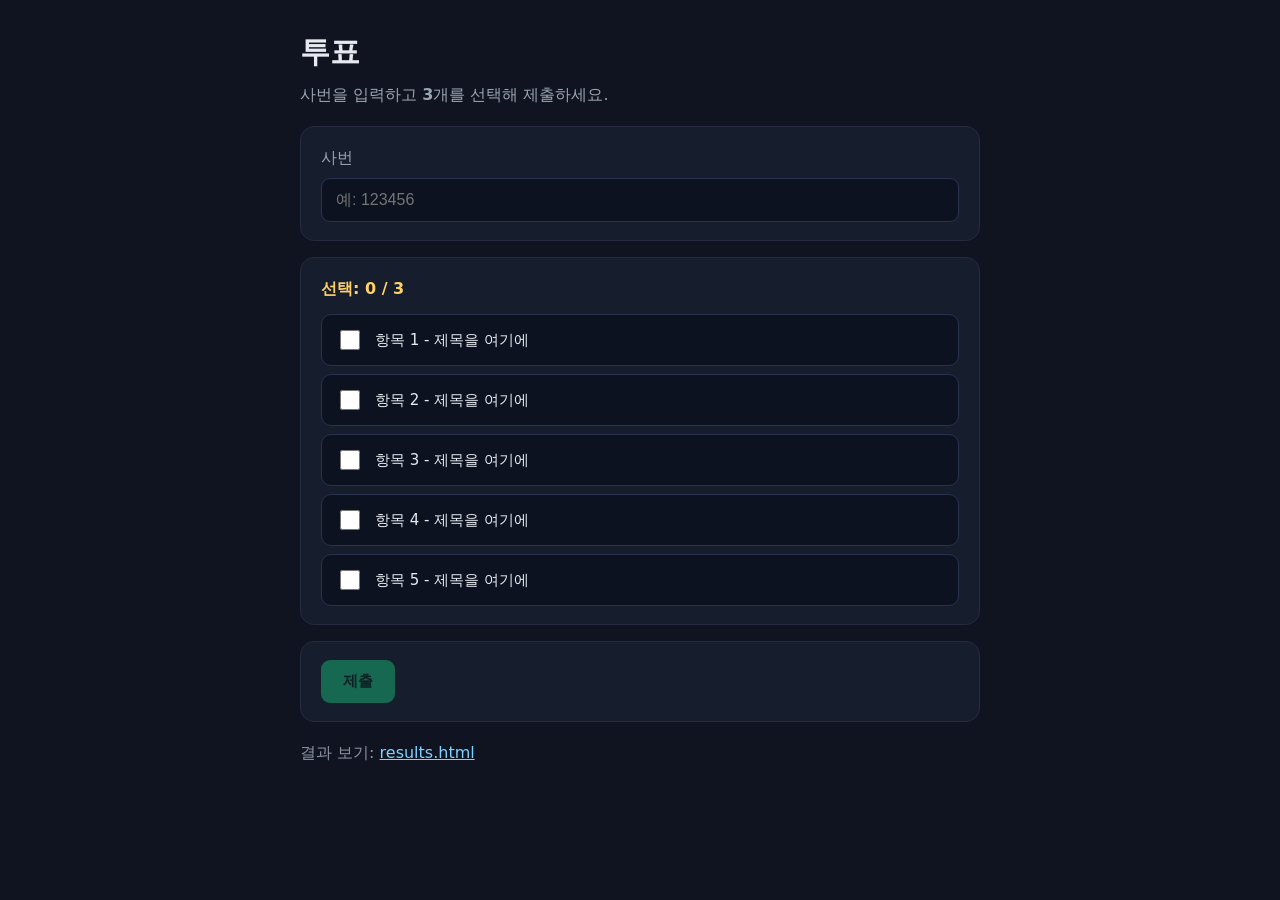
==== index.html @ 127d2ca9 "vote web" ====
<!DOCTYPE html>
<html lang="ko">
<head>
  <meta charset="UTF-8" />
  <meta name="viewport" content="width=device-width, initial-scale=1.0" />
  <title>투표</title>
  <link rel="stylesheet" href="style.css" />
</head>
<body>
  <div class="wrap">
    <header>
      <h1 id="title">투표</h1>
      <p class="sub">사번을 입력하고 <b id="needN">3</b>개를 선택해 제출하세요.</p>
    </header>

    <section class="card">
      <label class="lbl">사번</label>
      <input id="saban" type="text" inputmode="numeric" autocomplete="off"
             placeholder="예: 123456" />
    </section>

    <section class="card">
      <div class="counter">선택: <span id="cnt">0</span> / <span id="needN2">3</span></div>
      <div id="options" class="options"><!-- JS 렌더 --></div>
    </section>

    <section class="card submit-card">
      <button id="btnSubmit" class="btn-primary" disabled>제출</button>
      <span id="status" class="status"></span>
    </section>

    <p class="foot">결과 보기: <a id="resultLink" href="results.html">results.html</a></p>
  </div>

  <script src="config.js"></script>
  <script src="app.js"></script>
</body>
</html>
---- style.css ----
* { box-sizing: border-box; }
body {
  margin: 0; background: #0f1420; color: #e6e9ef; line-height: 1.6;
  font-family: "맑은 고딕", "Malgun Gothic", system-ui, sans-serif;
}
.wrap { max-width: 720px; margin: 0 auto; padding: 28px 20px 60px; }
header { margin-bottom: 18px; }
header h1 { margin: 0; font-size: 30px; }
header .sub { margin: 6px 0 0; color: #9aa4b2; }

.card {
  background: #161d2c; border: 1px solid #232c40; border-radius: 14px;
  padding: 18px 20px; margin-bottom: 16px;
}
.lbl { color: #9aa4b2; display: block; margin-bottom: 8px; }
.row { display: flex; gap: 10px; align-items: center; flex-wrap: wrap; }

input[type=text] {
  width: 100%; background: #0d1220; border: 1px solid #2a3450; color: #e6e9ef;
  border-radius: 9px; padding: 12px 14px; font-size: 16px;
}
input:focus { outline: none; border-color: #19c37d; }

.counter { color: #ffd166; font-weight: 700; margin-bottom: 12px; }
.options { display: flex; flex-direction: column; gap: 8px; }
.opt {
  display: flex; align-items: center; gap: 12px; padding: 12px 14px;
  background: #0d1220; border: 1px solid #283350; border-radius: 10px; cursor: pointer;
}
.opt:hover { border-color: #2f4061; }
.opt input { width: 20px; height: 20px; accent-color: #19c37d; }
.opt input:disabled { opacity: .4; }
.opt span { font-size: 15px; }

.submit-card { display: flex; align-items: center; gap: 12px; }
button { cursor: pointer; border-radius: 9px; font-size: 15px; padding: 12px 22px; border: 0; }
.btn-primary { background: #19c37d; color: #06251a; font-weight: 700; }
.btn-primary:hover { background: #22d98c; }
button:disabled { opacity: .45; cursor: not-allowed; }
.btn-ghost { background: #232c40; color: #cdd5e3; border: 1px solid #2f3a54; padding: 10px 16px; }
.btn-ghost:hover { background: #2c374f; }

.status { font-size: 13px; color: #9aa4b2; }
.status.err { color: #ff6b6b; }
.status.run { color: #ffd166; }

.foot { color: #8a93a3; margin-top: 18px; }
.foot a { color: #7fd1ff; }

/* 결과 막대 */
.bars { display: flex; flex-direction: column; gap: 10px; margin-top: 14px; }
.barrow { display: flex; align-items: center; gap: 12px; }
.barlabel { flex: 0 0 40%; font-size: 14px; word-break: break-all; }
.bartrack { flex: 1; background: #0d1220; border-radius: 8px; height: 30px; overflow: hidden; border: 1px solid #283350; }
.barfill {
  height: 100%; background: linear-gradient(90deg, #19c37d, #22d98c);
  color: #06251a; font-weight: 700; display: flex; align-items: center;
  justify-content: flex-end; padding-right: 8px; min-width: 22px; border-radius: 8px 0 0 8px;
}

/* 완료 화면 */
.done { text-align: center; padding: 60px 20px; }
.done .check {
  width: 84px; height: 84px; margin: 0 auto 20px; border-radius: 50%;
  background: #10261d; border: 2px solid #19c37d; color: #19c37d;
  font-size: 44px; display: flex; align-items: center; justify-content: center;
}
.done h2 { margin: 0 0 6px; }
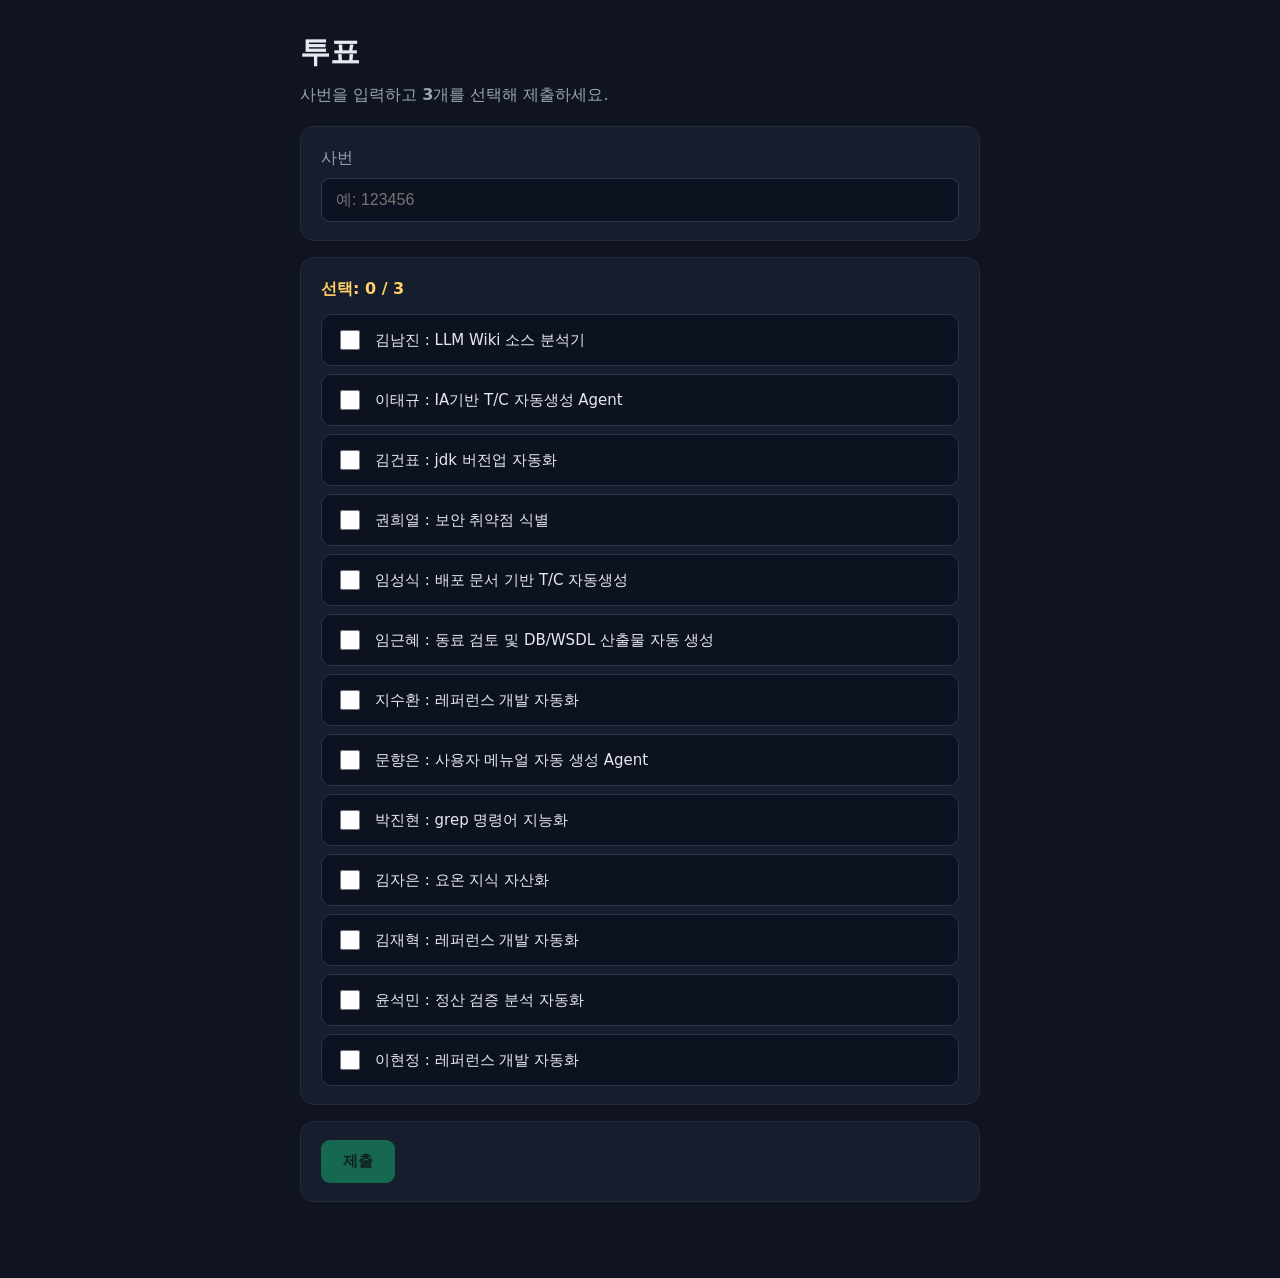
==== commit 7db67a79: "web3forms email voting" ====
--- a/index.html
+++ b/index.html
@@ -29,7 +29,6 @@
       <span id="status" class="status"></span>
     </section>
 
-    <p class="foot">결과 보기: <a id="resultLink" href="results.html">results.html</a></p>
   </div>
 
   <script src="config.js"></script>
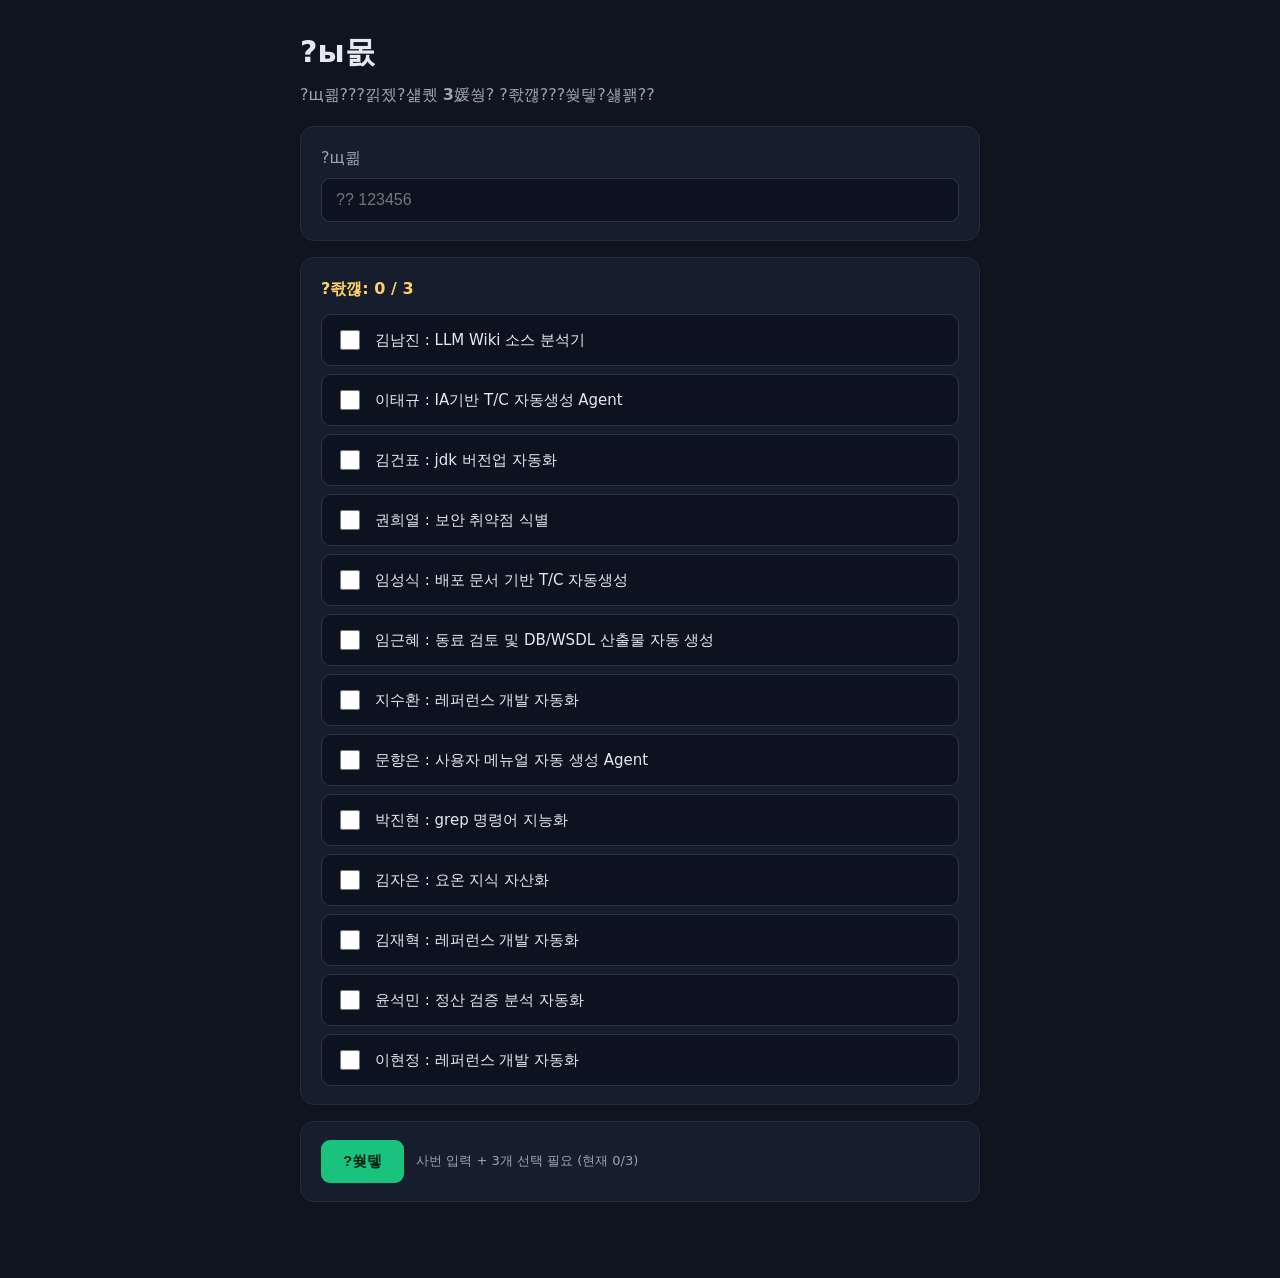
==== commit d6f983a3: "always-enabled submit v3" ====
--- a/index.html
+++ b/index.html
@@ -1,37 +1,37 @@
-<!DOCTYPE html>
+﻿<!DOCTYPE html>
 <html lang="ko">
 <head>
   <meta charset="UTF-8" />
   <meta name="viewport" content="width=device-width, initial-scale=1.0" />
-  <title>투표</title>
-  <link rel="stylesheet" href="style.css" />
+  <title>?ы몴</title>
+  <link rel="stylesheet" href="style.css?v=3" />
 </head>
 <body>
   <div class="wrap">
     <header>
-      <h1 id="title">투표</h1>
-      <p class="sub">사번을 입력하고 <b id="needN">3</b>개를 선택해 제출하세요.</p>
+      <h1 id="title">?ы몴</h1>
+      <p class="sub">?щ쾲???낅젰?섍퀬 <b id="needN">3</b>媛쒕? ?좏깮???쒖텧?섏꽭??</p>
     </header>
 
     <section class="card">
-      <label class="lbl">사번</label>
+      <label class="lbl">?щ쾲</label>
       <input id="saban" type="text" inputmode="numeric" autocomplete="off"
-             placeholder="예: 123456" />
+             placeholder="?? 123456" />
     </section>
 
     <section class="card">
-      <div class="counter">선택: <span id="cnt">0</span> / <span id="needN2">3</span></div>
-      <div id="options" class="options"><!-- JS 렌더 --></div>
+      <div class="counter">?좏깮: <span id="cnt">0</span> / <span id="needN2">3</span></div>
+      <div id="options" class="options"><!-- JS ?뚮뜑 --></div>
     </section>
 
     <section class="card submit-card">
-      <button id="btnSubmit" class="btn-primary" disabled>제출</button>
+      <button id="btnSubmit" class="btn-primary" disabled>?쒖텧</button>
       <span id="status" class="status"></span>
     </section>
 
   </div>
 
-  <script src="config.js"></script>
-  <script src="app.js"></script>
+  <script src="config.js?v=3"></script>
+  <script src="app.js?v=3"></script>
 </body>
 </html>
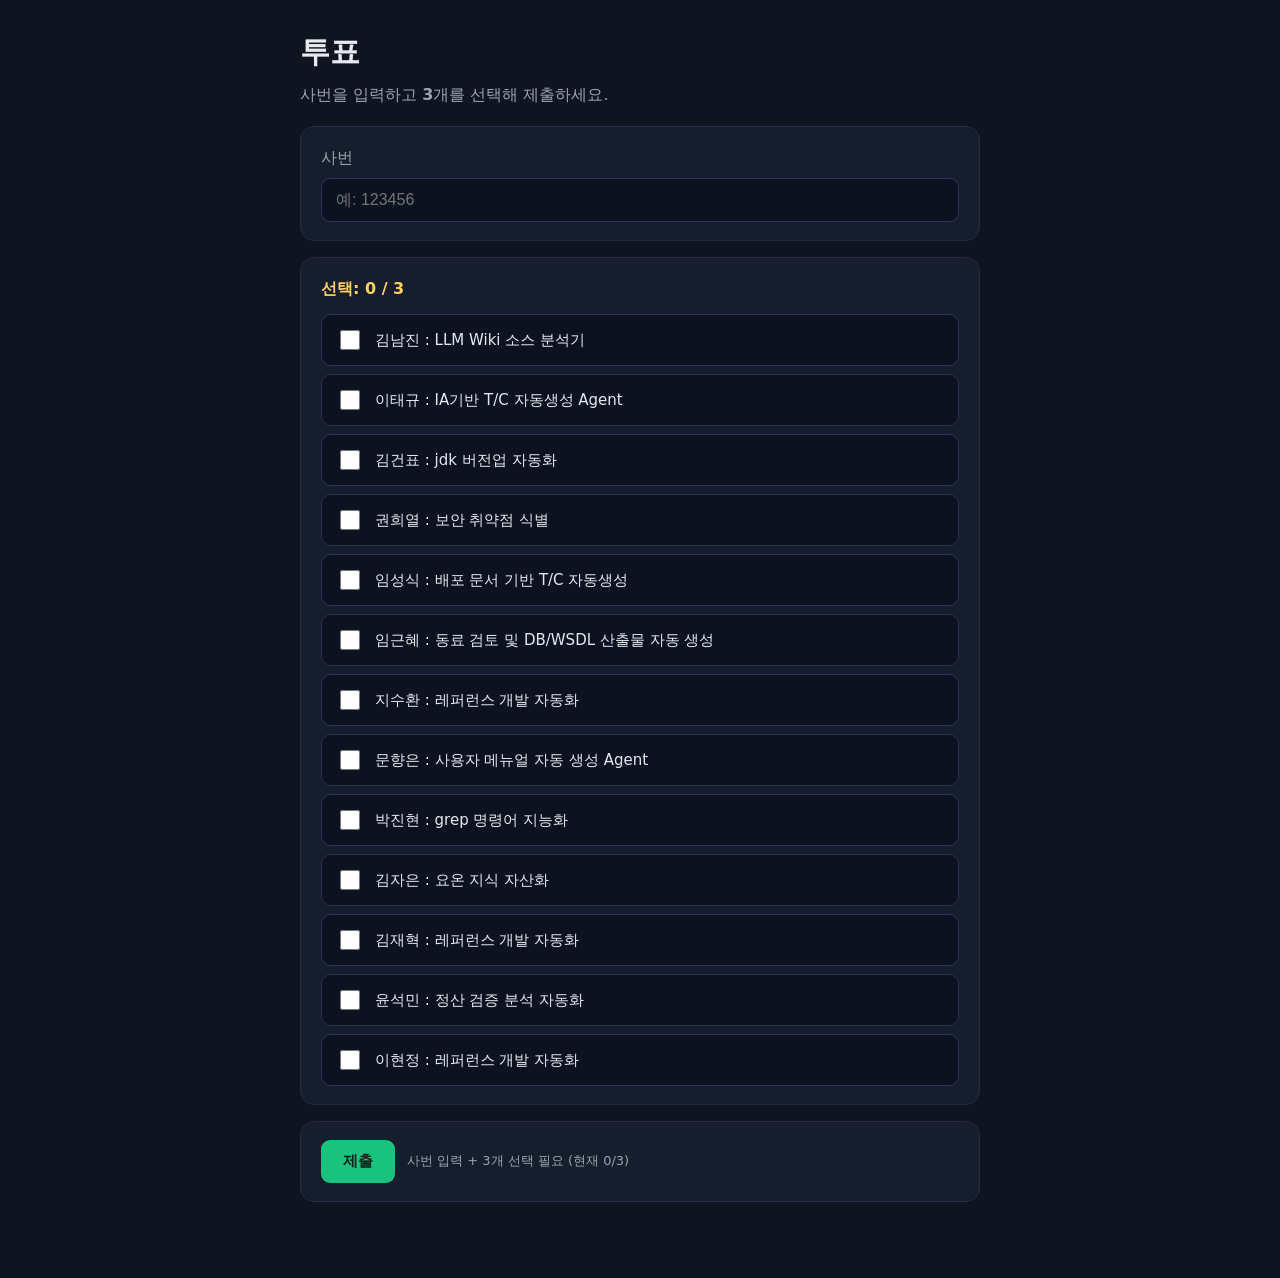
==== commit 205ed05d: "fix index.html encoding" ====
--- a/index.html
+++ b/index.html
@@ -1,31 +1,31 @@
-﻿<!DOCTYPE html>
+<!DOCTYPE html>
 <html lang="ko">
 <head>
   <meta charset="UTF-8" />
   <meta name="viewport" content="width=device-width, initial-scale=1.0" />
-  <title>?ы몴</title>
+  <title>투표</title>
   <link rel="stylesheet" href="style.css?v=3" />
 </head>
 <body>
   <div class="wrap">
     <header>
-      <h1 id="title">?ы몴</h1>
-      <p class="sub">?щ쾲???낅젰?섍퀬 <b id="needN">3</b>媛쒕? ?좏깮???쒖텧?섏꽭??</p>
+      <h1 id="title">투표</h1>
+      <p class="sub">사번을 입력하고 <b id="needN">3</b>개를 선택해 제출하세요.</p>
     </header>
 
     <section class="card">
-      <label class="lbl">?щ쾲</label>
+      <label class="lbl">사번</label>
       <input id="saban" type="text" inputmode="numeric" autocomplete="off"
-             placeholder="?? 123456" />
+             placeholder="예: 123456" />
     </section>
 
     <section class="card">
-      <div class="counter">?좏깮: <span id="cnt">0</span> / <span id="needN2">3</span></div>
-      <div id="options" class="options"><!-- JS ?뚮뜑 --></div>
+      <div class="counter">선택: <span id="cnt">0</span> / <span id="needN2">3</span></div>
+      <div id="options" class="options"><!-- JS 렌더 --></div>
     </section>
 
     <section class="card submit-card">
-      <button id="btnSubmit" class="btn-primary" disabled>?쒖텧</button>
+      <button id="btnSubmit" class="btn-primary">제출</button>
       <span id="status" class="status"></span>
     </section>
 
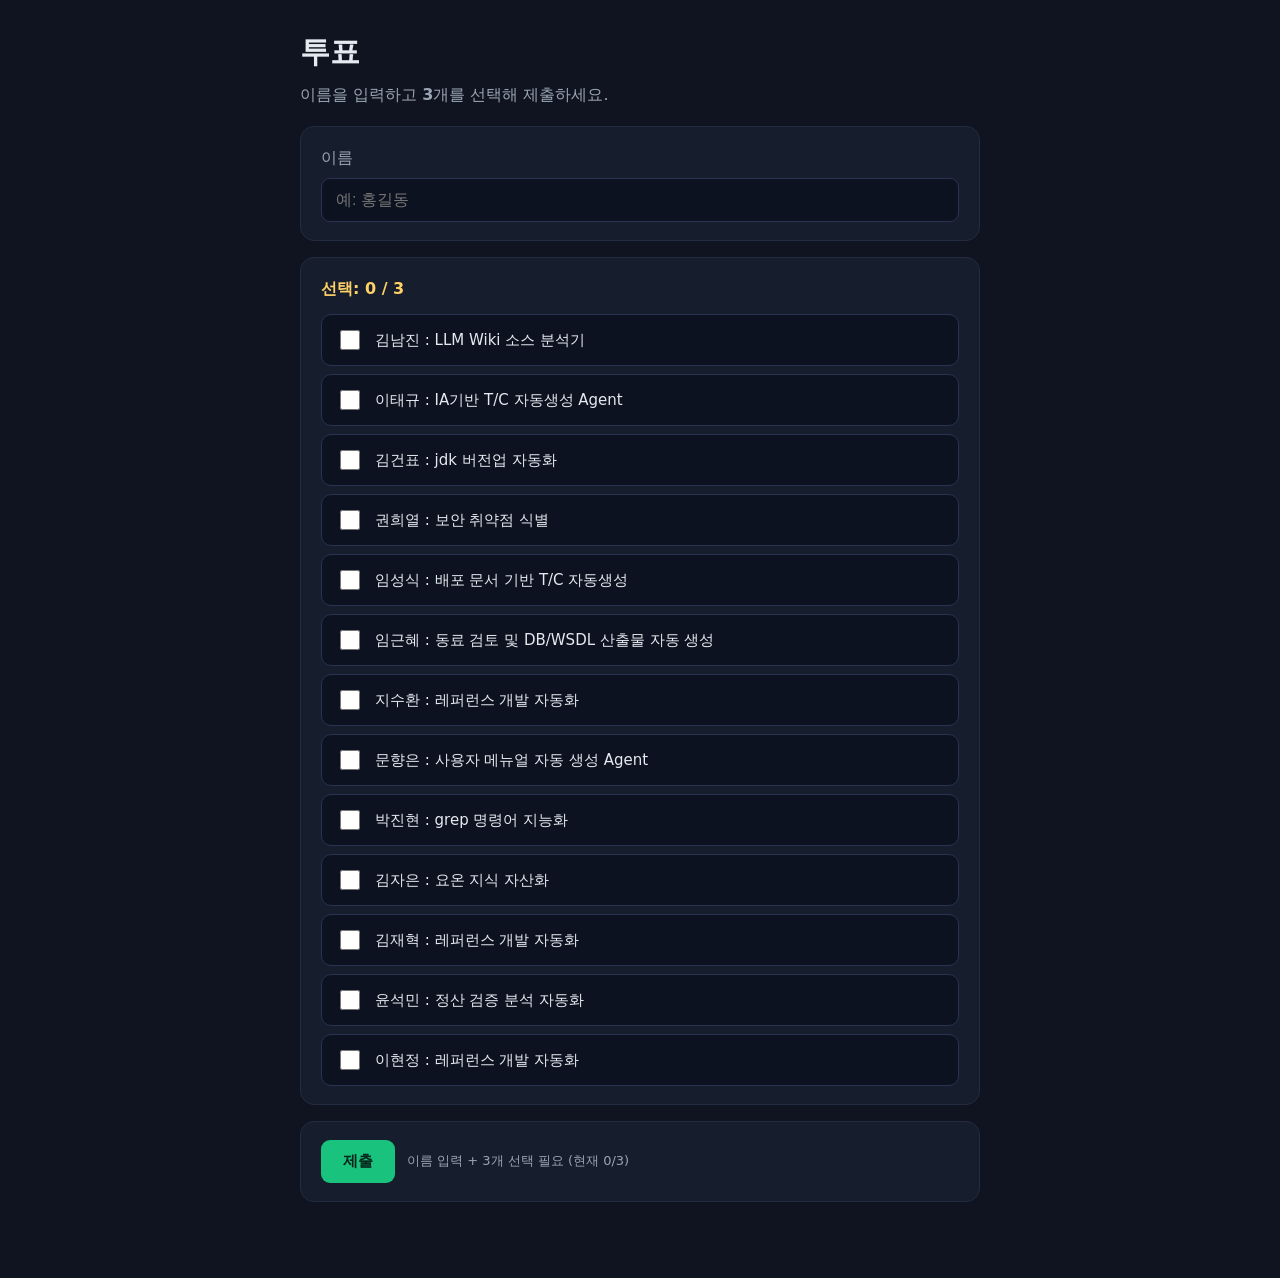
==== commit 759f7a57: "use name instead of saban (v4)" ====
--- a/index.html
+++ b/index.html
@@ -4,19 +4,19 @@
   <meta charset="UTF-8" />
   <meta name="viewport" content="width=device-width, initial-scale=1.0" />
   <title>투표</title>
-  <link rel="stylesheet" href="style.css?v=3" />
+  <link rel="stylesheet" href="style.css?v=4" />
 </head>
 <body>
   <div class="wrap">
     <header>
       <h1 id="title">투표</h1>
-      <p class="sub">사번을 입력하고 <b id="needN">3</b>개를 선택해 제출하세요.</p>
+      <p class="sub">이름을 입력하고 <b id="needN">3</b>개를 선택해 제출하세요.</p>
     </header>
 
     <section class="card">
-      <label class="lbl">사번</label>
-      <input id="saban" type="text" inputmode="numeric" autocomplete="off"
-             placeholder="예: 123456" />
+      <label class="lbl">이름</label>
+      <input id="uname" type="text" autocomplete="off"
+             placeholder="예: 홍길동" />
     </section>
 
     <section class="card">
@@ -31,7 +31,7 @@
 
   </div>
 
-  <script src="config.js?v=3"></script>
-  <script src="app.js?v=3"></script>
+  <script src="config.js?v=4"></script>
+  <script src="app.js?v=4"></script>
 </body>
 </html>
